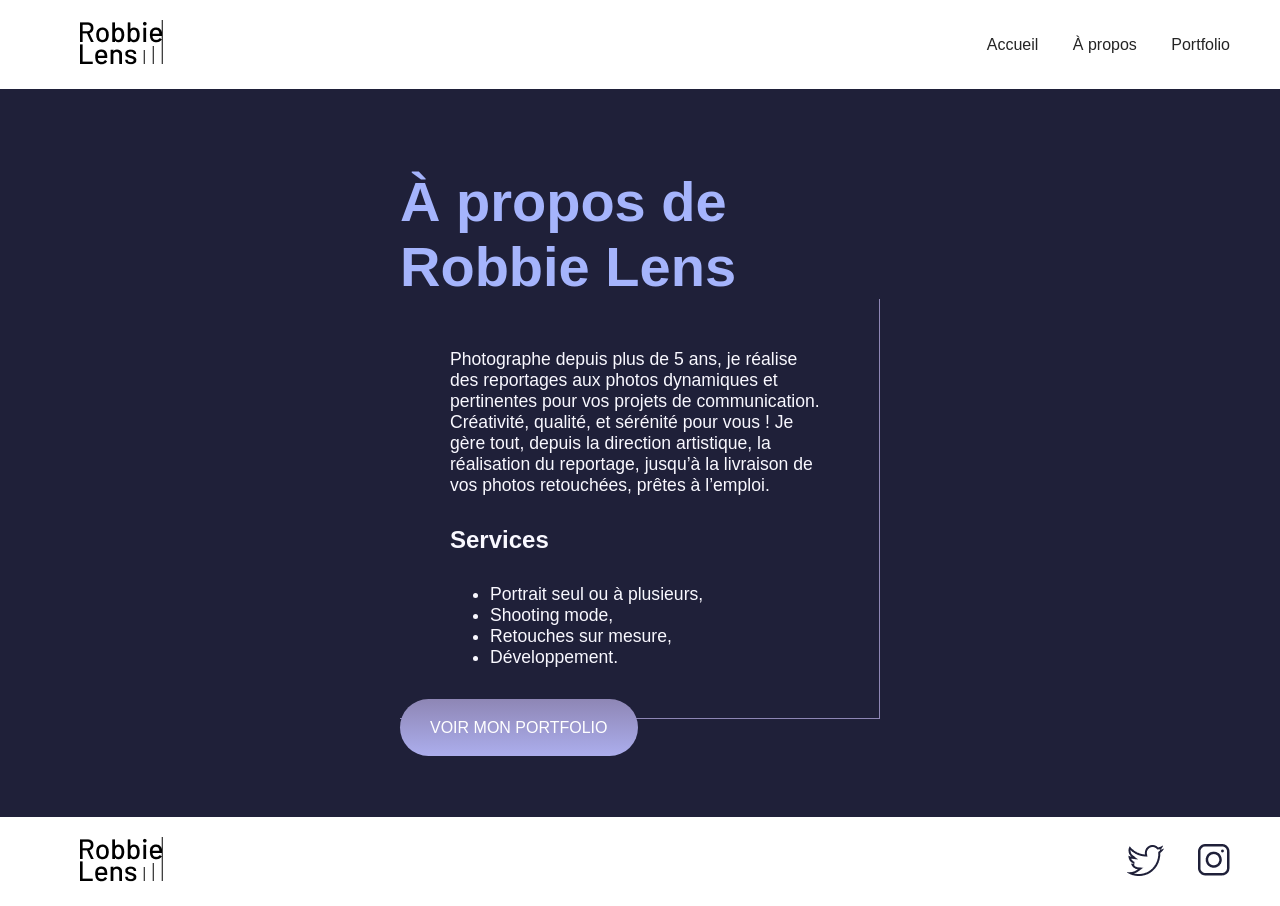
==== a-propos.html @ 83a24199 "ajout ex grid" ====
<!DOCTYPE html> 
<html lang="fr">

    <head>
        <meta charset="utf-8">
        <title>À propos – Robbie Lens Photographie</title>
        <link rel="stylesheet" href="style.css">
    </head>
    
    <body>
        <header>
            <nav>
                <a href="index.html"><img src="../images/logo.png" alt="logo robbie-lens">
                </a>
                <div>
                     <a href="../index.html">Accueil</a>
                     <a href="a-propos.html">À propos</a>
                     <a href="portfolio.html">Portfolio</a>
                </div>
            </nav>
        </header>
        <main class="a-propos-main">
            <section>
            <h1>À propos de Robbie Lens</h1>
           
            <div class="carre-contenu">
                <p>Photographe depuis plus de 5 ans, je réalise des reportages aux photos dynamiques et pertinentes pour vos projets de communication. 
                Créativité, qualité, et sérénité pour vous ! 
                Je gère tout, depuis la direction artistique, la réalisation du reportage, jusqu’à la livraison de vos photos retouchées, prêtes à l’emploi.
                </p> 
            <h2> Services</h2>
                <ul>
                    <li>Portrait seul ou à plusieurs,</li>
                    <li>Shooting mode,</li>
                    <li>Retouches sur mesure,</li>
                    <li>Développement. </li>
                </ul>
            </div>
            <div>
                <a href="" class="cta">VOIR MON PORTFOLIO</a>
            </div>
            </section>
        </main>
        <footer>
            <a href="index.html" class="lien-icone">
                <img src="images/logo.png" alt="Logo Robbie Lens" >
            </a>
            <div>
                <a target="_blank" href="https://twitter.com/" class="lien-icone">
                    <img src="images/twitter.png" alt="Logo Twitter" >
                </a>
                <a target="_blank" href="https://www.instagram.com/" class="lien-icone">
                    <img src="images/instagram.png" alt="Logo Instagram" >
                </a>
            </div>
        </footer>
    </body>
</html>
---- style.css ----
* {
  margin: 0;
}

body {
  font-family: 'Manrope', sans-serif;
  font-size: 1em;
  background-color: #1f2039;
}

a {
  color: #242424;
  text-decoration: none;
}

em {
  color: #a5b4fc;
  font-style: normal;
}

h1 {
  font-size: 3.5em;
  color: #a5b4fc;
  font-family: 'Montserrat', sans-serif;
}

h2 {
  color: #f9f8ff;
}

p,
li {
  font-size: 1.1em;
  color: #f9f8ff;
}

header,
footer {
  background-color: white;
  padding: 20px 50px;
}

.cta {
  background: linear-gradient(#8e86b5, #acaeed);
  color: white;
  border-radius: 50px;
  padding: 20px 30px;
}

a:hover {
  text-decoration: underline;
}

.cta:hover {
  background: linear-gradient(#696484, #8788ba);
  text-decoration: none;

}
.lien-icone{
    margin-left: 30px;
}
.lien-icone:hover {
  opacity: 0.5;
}

.carre-contenu {
  border-right: 1px solid #8e86b5;
  border-bottom: 1px solid #8e86b5;
  padding: 50px;
}

.carre-contenu h2 {
  margin-top: 30px;
}

.carre-contenu ul {
  margin-top: 30px;
}

section {
  padding: 80px;
}

.a-propos-main {
  width: 50%;
  margin: auto;
}
footer, nav {
  display: flex;
  flex-direction: row;
  justify-content: space-between;
  align-items: center;
}
.accueil-intro
{
  display: flex;
  flex-direction: row;
  align-items: center;
  width: 50%;
  margin: auto; 
}
nav a {
  margin-left: 30px;
}
.accueil-photos div
{
 display: flex;
 flex-direction: row;
 justify-content: center;
 gap: 15px;
 margin-bottom: 15 px;
}
.accueil-photos h2 {
  color: #242424;
  text-align: center;
  margin-bottom: 80px;
}
.accueil-photos {
  background-color: white;
  padding: 80px;
}
.portfolio-section-photos {
  background-color: white;
}

.portfolio-section-photos h2 {
  color: #242424;
  margin-bottom: 80px;
}

.grid-paysages img,
.grid-portraits img {
  width: 100%;
  height: 100%;
  /* Même si vous ne connaissez pas cette propriété, vous en aurez besoin pour permettre aux images de respecter les dimensions de la grid CSS */
  object-fit: cover;
}
.grid-paysages {
  display: grid;
  grid-template-columns: 1fr 1fr 1fr;
  grid-template-rows: 1fr 1fr 1fr;
  gap: 15px;
}
.grid-portraits {
  display: grid;
  grid-template-columns: 1fr 1fr 1fr;
  grid-template-rows: 1fr 1fr;
  gap: 15px;
}
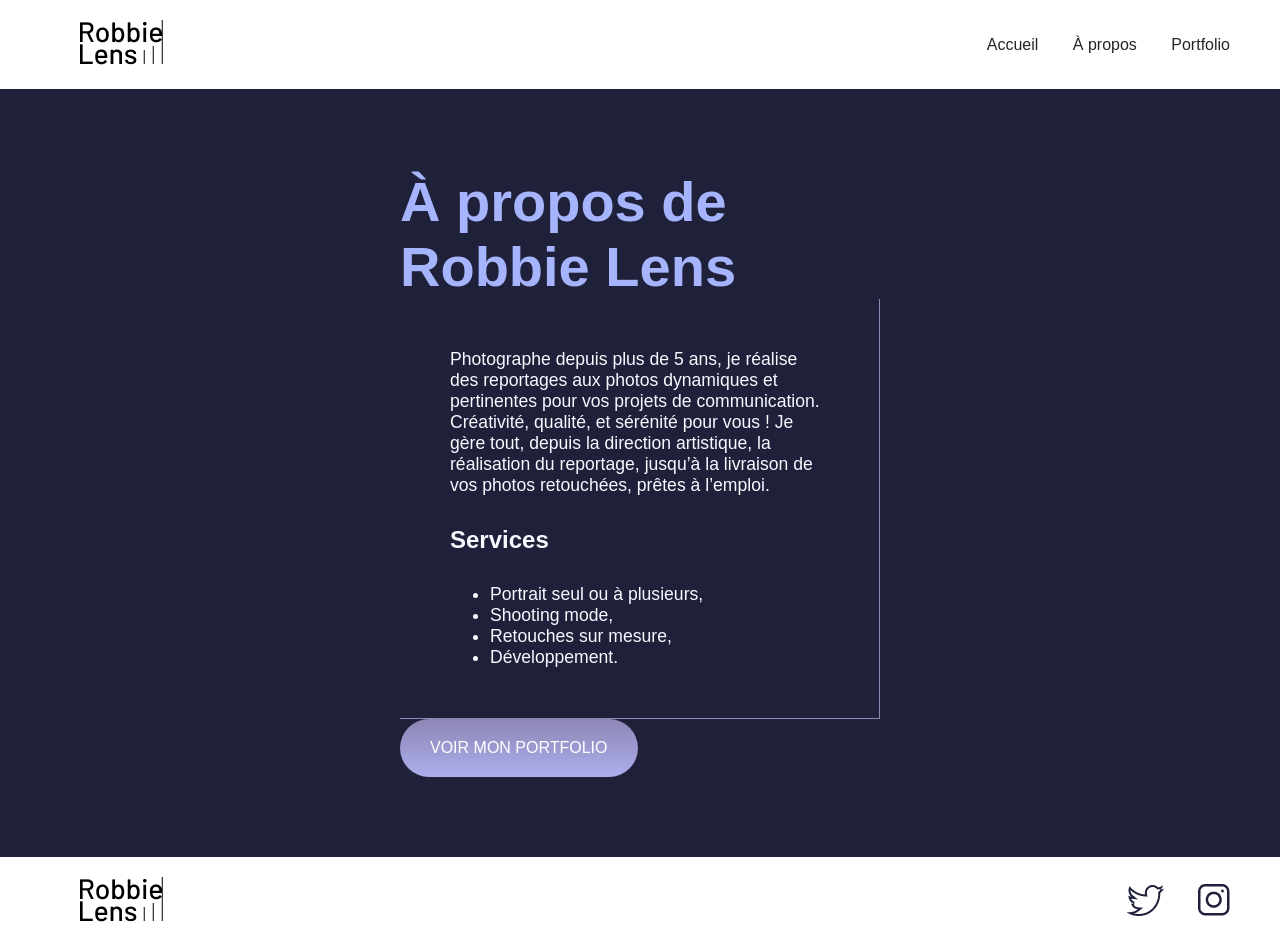
==== commit e2f57f6b: "exercice couche" ====
--- a/a-propos.html
+++ b/a-propos.html
@@ -10,10 +10,10 @@
     <body>
         <header>
             <nav>
-                <a href="index.html"><img src="../images/logo.png" alt="logo robbie-lens">
+                <a href="index.html"><img src="images/logo.png" alt="logo robbie-lens">
                 </a>
                 <div>
-                     <a href="../index.html">Accueil</a>
+                     <a href="index.html">Accueil</a>
                      <a href="a-propos.html">À propos</a>
                      <a href="portfolio.html">Portfolio</a>
                 </div>
@@ -37,7 +37,7 @@
                 </ul>
             </div>
             <div>
-                <a href="" class="cta">VOIR MON PORTFOLIO</a>
+                <a href="portfolio.html" class="cta">VOIR MON PORTFOLIO</a>
             </div>
             </section>
         </main>
--- a/style.css
+++ b/style.css
@@ -1,149 +1,212 @@
+/* Sélecteur universel : s'applique à tous les éléments HTML */
 * {
-  margin: 0;
-}
-
+  margin: 0; /* Supprime toutes les marges par défaut pour avoir un point de départ uniforme */
+}
+
+/* Styles globaux pour le corps de la page */
 body {
-  font-family: 'Manrope', sans-serif;
-  font-size: 1em;
-  background-color: #1f2039;
-}
-
+  font-family: 'Manrope', sans-serif; /* Définit la police de caractère principale */
+  font-size: 1em; /* Taille de police de base */
+  background-color: #1f2039; /* Couleur de fond de la page */
+}
+
+/* Style pour tous les liens */
 a {
-  color: #242424;
-  text-decoration: none;
-}
-
+  color: #242424; /* Couleur du texte des liens */
+  text-decoration: none; /* Supprime le soulignement par défaut des liens */
+}
+
+/* Style pour les éléments <em> (emphase) */
 em {
-  color: #a5b4fc;
-  font-style: normal;
-}
-
+  color: #a5b4fc; /* Couleur différente pour faire ressortir */
+  font-style: normal; /* Annule l'italique par défaut */
+}
+
+/* Style pour le titre principal */
 h1 {
-  font-size: 3.5em;
-  color: #a5b4fc;
-  font-family: 'Montserrat', sans-serif;
-}
-
+  font-size: 3.5em; /* Taille très grande pour le titre */
+  color: #a5b4fc; /* Couleur du texte du titre */
+  font-family: 'Montserrat', sans-serif; /* Police spécifique pour le titre */
+}
+
+/* Style pour le titre secondaire */
 h2 {
-  color: #f9f8ff;
-}
-
+  color: #f9f8ff; /* Couleur claire pour se détacher du fond sombre */
+}
+
+/* Style pour les paragraphes et les listes */
 p,
 li {
-  font-size: 1.1em;
-  color: #f9f8ff;
-}
-
+  font-size: 1.1em; /* Taille légèrement plus grande que la normale */
+  color: #f9f8ff; /* Couleur claire pour le texte */
+}
+
+/* Styles pour l'en-tête et le pied de page */
 header,
 footer {
-  background-color: white;
-  padding: 20px 50px;
-}
-
+  background-color: white; /* Fond blanc */
+  padding: 20px 50px; /* Espacement intérieur (haut/bas 20px, gauche/droite 50px) */
+}
+
+/* Style pour un bouton ou appel à l'action */
 .cta {
-  background: linear-gradient(#8e86b5, #acaeed);
-  color: white;
-  border-radius: 50px;
-  padding: 20px 30px;
-}
-
+  display: inline-block; /* Affichage en ligne avec possibilité de définir largeur/hauteur */
+  background: linear-gradient(#8e86b5, #acaeed); /* Dégradé du violet clair au violet foncé */
+  color: white; /* Texte blanc */
+  border-radius: 50px; /* Coins arrondis */
+  padding: 20px 30px; /* Espacement intérieur du bouton */
+}
+
+/* Effet au survol des liens */
 a:hover {
-  text-decoration: underline;
-}
-
+  text-decoration: underline; /* Soulignement quand on survole */
+}
+
+/* Effet au survol du bouton .cta */
 .cta:hover {
-  background: linear-gradient(#696484, #8788ba);
-  text-decoration: none;
-
-}
+  background: linear-gradient(#696484, #8788ba); /* Dégradé plus foncé */
+  text-decoration: none; /* Supprime le soulignement éventuel */
+}
+
+/* Classe pour des icônes avec lien */
 .lien-icone{
-    margin-left: 30px;
-}
+    margin-left: 30px; /* Décalage à gauche pour espacer les icônes */
+}
+
+/* Effet au survol des icônes */
 .lien-icone:hover {
-  opacity: 0.5;
-}
-
+  opacity: 0.5; /* Devient semi-transparent */
+}
+
+/* Conteneur de contenu carré */
 .carre-contenu {
-  border-right: 1px solid #8e86b5;
-  border-bottom: 1px solid #8e86b5;
-  padding: 50px;
-}
-
+  border-right: 1px solid #8e86b5; /* Bord droit violet */
+  border-bottom: 1px solid #8e86b5; /* Bord inférieur violet */
+  padding: 50px; /* Espacement intérieur */
+}
+
+/* Titre dans le carré */
 .carre-contenu h2 {
-  margin-top: 30px;
-}
-
+  margin-top: 30px; /* Espace au-dessus du titre */
+}
+
+/* Liste dans le carré */
 .carre-contenu ul {
-  margin-top: 30px;
-}
-
+  margin-top: 30px; /* Espace au-dessus de la liste */
+}
+
+/* Section générale */
 section {
-  padding: 80px;
-}
-
+  padding: 80px; /* Espacement intérieur important pour aérer */
+}
+
+/* Partie "À propos" centrée */
 .a-propos-main {
-  width: 50%;
-  margin: auto;
-}
+  width: 50%; /* Largeur de 50% du parent */
+  margin: auto; /* Centré horizontalement */
+}
+
+/* Pied de page et navigation en flexbox */
 footer, nav {
-  display: flex;
-  flex-direction: row;
-  justify-content: space-between;
-  align-items: center;
-}
-.accueil-intro
-{
-  display: flex;
-  flex-direction: row;
-  align-items: center;
-  width: 50%;
-  margin: auto; 
-}
+  display: flex; /* Utilisation de flexbox */
+  flex-direction: row; /* Alignement horizontal */
+  justify-content: space-between; /* Espace entre les éléments */
+  align-items: center; /* Alignement vertical centré */
+}
+
+/* Introduction sur la page d'accueil */
+.accueil-intro {
+  display: flex; /* Flexbox */
+  flex-direction: row; /* Alignement horizontal */
+  align-items: center; /* Centré verticalement */
+  width: 50%; /* Largeur de 50% */
+  margin: auto; /* Centré horizontalement */
+}
+
+/* Espacement des liens dans le nav */
 nav a {
-  margin-left: 30px;
-}
-.accueil-photos div
-{
- display: flex;
- flex-direction: row;
- justify-content: center;
- gap: 15px;
- margin-bottom: 15 px;
-}
+  margin-left: 30px; /* Décalage à gauche pour espacer les liens */
+}
+
+/* Conteneur pour les photos de l'accueil */
+.accueil-photos div {
+ display: flex; /* Flexbox */
+ flex-direction: row; /* Ligne */
+ justify-content: center; /* Centre horizontalement */
+ gap: 15px; /* Espace entre les images */
+ margin-bottom: 15 px; /* Marge en bas (attention, il y a un petit bug : 'px' avec espace) */
+ padding: 6px; /* Padding autour */
+}
+
+/* Titre de la section photos */
 .accueil-photos h2 {
-  color: #242424;
-  text-align: center;
-  margin-bottom: 80px;
-}
+  color: #242424; /* Couleur sombre */
+  text-align: center; /* Centré horizontalement */
+  margin-bottom: 80px; /* Marge sous le titre */
+}
+
+/* Section photos avec fond blanc */
 .accueil-photos {
-  background-color: white;
-  padding: 80px;
-}
+  background-color: white; /* Fond blanc */
+  padding: 80px; /* Espacement intérieur */
+}
+
+/* Section portfolio */
 .portfolio-section-photos {
-  background-color: white;
-}
-
+  background-color: white; /* Fond blanc */
+}
+
+/* Titre portfolio */
 .portfolio-section-photos h2 {
-  color: #242424;
-  margin-bottom: 80px;
-}
-
+  color: #242424; /* Couleur sombre */
+  margin-bottom: 80px; /* Marge sous le titre */
+}
+
+/* Grille pour paysages */
+.grid-paysages {
+  display: grid; /* Utilisation de CSS Grid */
+  grid-template-columns: 1fr 1fr 1fr; /* 3 colonnes égales */
+  grid-template-rows: 300px 300px 300px; /* 3 lignes de 300px */
+  gap: 15px; /* Espace entre les cases */
+}
+
+/* Grille pour portraits */
+.grid-portraits {
+  display: grid;
+  grid-template-columns: 1fr 1fr 1fr; /* 3 colonnes */
+  grid-template-rows: 300px 300px; /* 2 lignes de 300px */
+  gap: 15px;
+}
+
+/* Images dans les grilles */
 .grid-paysages img,
 .grid-portraits img {
-  width: 100%;
-  height: 100%;
-  /* Même si vous ne connaissez pas cette propriété, vous en aurez besoin pour permettre aux images de respecter les dimensions de la grid CSS */
-  object-fit: cover;
-}
-.grid-paysages {
-  display: grid;
-  grid-template-columns: 1fr 1fr 1fr;
-  grid-template-rows: 1fr 1fr 1fr;
-  gap: 15px;
-}
-.grid-portraits {
-  display: grid;
-  grid-template-columns: 1fr 1fr 1fr;
-  grid-template-rows: 1fr 1fr;
-  gap: 15px;
+  width: 100%; /* Largeur totale de la case */
+  height: 100%; /* Hauteur totale de la case */
+  object-fit: cover; /* Remplit la case sans déformer l'image */
+}
+
+/* Conteneur pour chaque photo avec lien */
+.lien-conteneur-photo {
+  position: relative; /* Pour positionner les éléments à l'intérieur de façon absolue */
+}
+
+/* Couche qui apparaît au survol */
+.photo-hover {
+  display: flex; /* Flexbox */
+  justify-content: center; /* Centre horizontalement */
+  align-items: center; /* Centre verticalement */
+  position: absolute; /* Position absolue par rapport au parent */
+  top: 0%; /* En haut */
+  left:0%; /* À gauche */
+  right: 0%;
+  bottom: 0%; 
+  color: white; /* Texte blanc */
+  background-color: rgba(0,0,0,0.7); /* Fond noir semi-transparent */
+  display: none; /* Initialement invisible */
+}
+
+/* Au survol du conteneur photo, la couche devient visible */
+.lien-conteneur-photo:hover .photo-hover {
+  display : flex;
 }
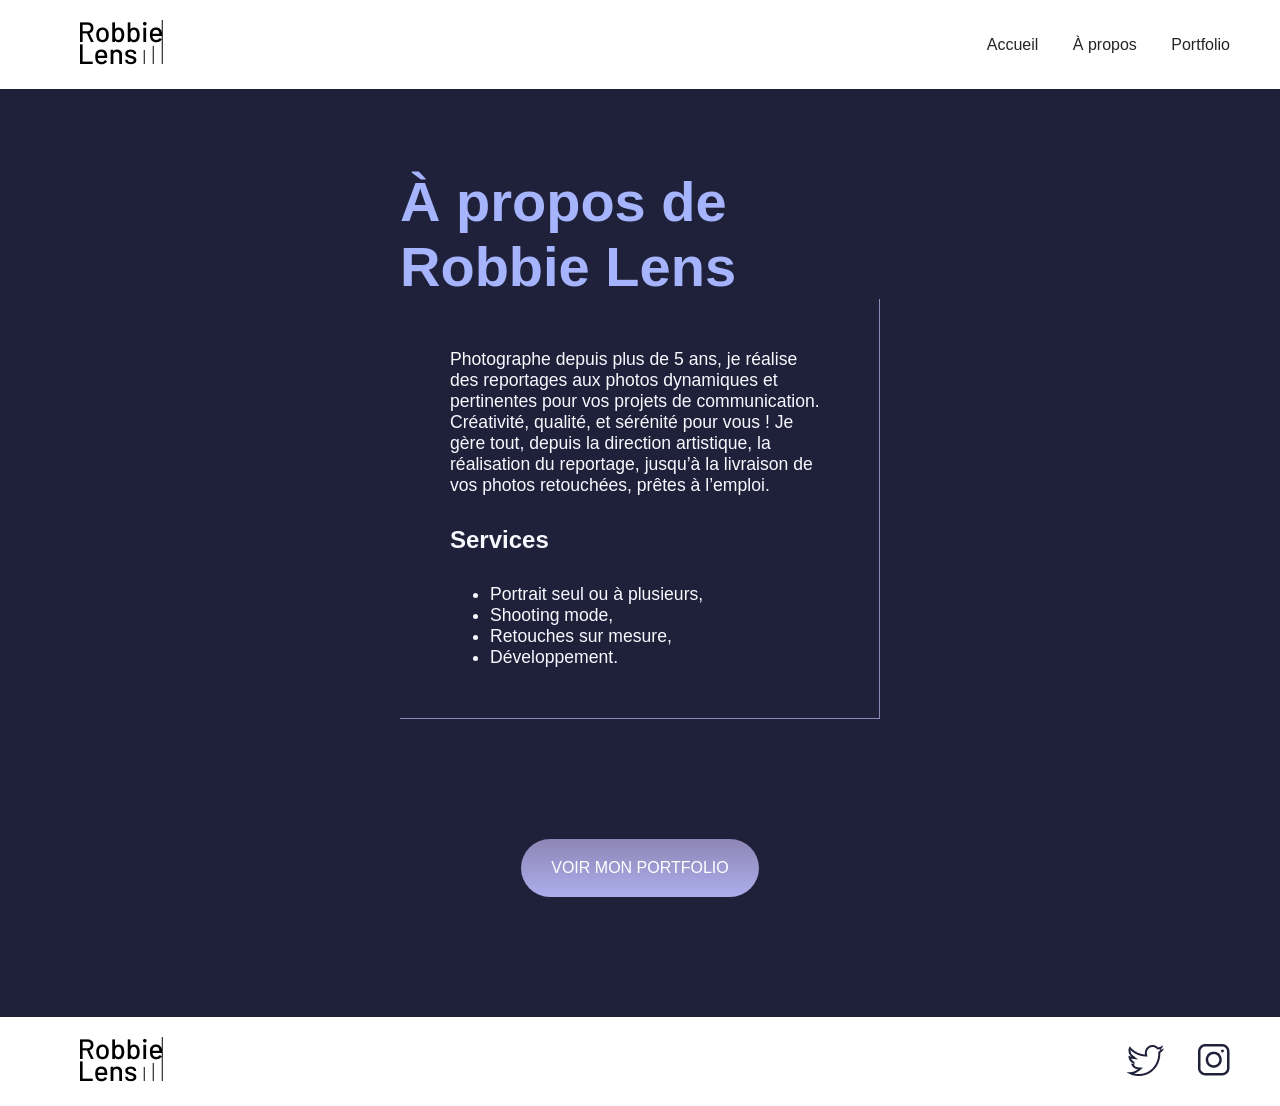
==== commit e30c9307: "modif exo" ====
--- a/a-propos.html
+++ b/a-propos.html
@@ -21,6 +21,7 @@
         </header>
         <main class="a-propos-main">
             <section>
+                
             <h1>À propos de Robbie Lens</h1>
            
             <div class="carre-contenu">
--- a/style.css
+++ b/style.css
@@ -55,6 +55,7 @@
   color: white; /* Texte blanc */
   border-radius: 50px; /* Coins arrondis */
   padding: 20px 30px; /* Espacement intérieur du bouton */
+  margin: 40px;
 }
 
 /* Effet au survol des liens */
@@ -82,7 +83,8 @@
 .carre-contenu {
   border-right: 1px solid #8e86b5; /* Bord droit violet */
   border-bottom: 1px solid #8e86b5; /* Bord inférieur violet */
-  padding: 50px; /* Espacement intérieur */
+  padding: 50px;
+  margin-bottom: 80px; /* Espacement intérieur */
 }
 
 /* Titre dans le carré */
@@ -93,6 +95,9 @@
 /* Liste dans le carré */
 .carre-contenu ul {
   margin-top: 30px; /* Espace au-dessus de la liste */
+}
+.carre-contenu + div {
+  text-align: center;
 }
 
 /* Section générale */
@@ -116,16 +121,17 @@
 
 /* Introduction sur la page d'accueil */
 .accueil-intro {
-  display: flex; /* Flexbox */
-  flex-direction: row; /* Alignement horizontal */
-  align-items: center; /* Centré verticalement */
-  width: 50%; /* Largeur de 50% */
-  margin: auto; /* Centré horizontalement */
+  display: flex;
+  flex-direction: row;
+  width: 60%;
+  align-items: flex-start;
+  margin: auto;
 }
 
 /* Espacement des liens dans le nav */
 nav a {
-  margin-left: 30px; /* Décalage à gauche pour espacer les liens */
+  margin-left: 30px;
+   /* Décalage à gauche pour espacer les liens */
 }
 
 /* Conteneur pour les photos de l'accueil */
@@ -150,6 +156,17 @@
   background-color: white; /* Fond blanc */
   padding: 80px; /* Espacement intérieur */
 }
+.accueil-introduction h1 {
+  margin-bottom: 15px;
+}
+
+.accueil-introduction p {
+  margin-bottom: 30px;
+}
+
+.accueil-introduction div {
+  padding-right: 80px;
+}
 
 /* Section portfolio */
 .portfolio-section-photos {
@@ -159,7 +176,8 @@
 /* Titre portfolio */
 .portfolio-section-photos h2 {
   color: #242424; /* Couleur sombre */
-  margin-bottom: 80px; /* Marge sous le titre */
+  margin-bottom: 30px; /* Marge sous le titre */
+  margin-top: 30px;
 }
 
 /* Grille pour paysages */
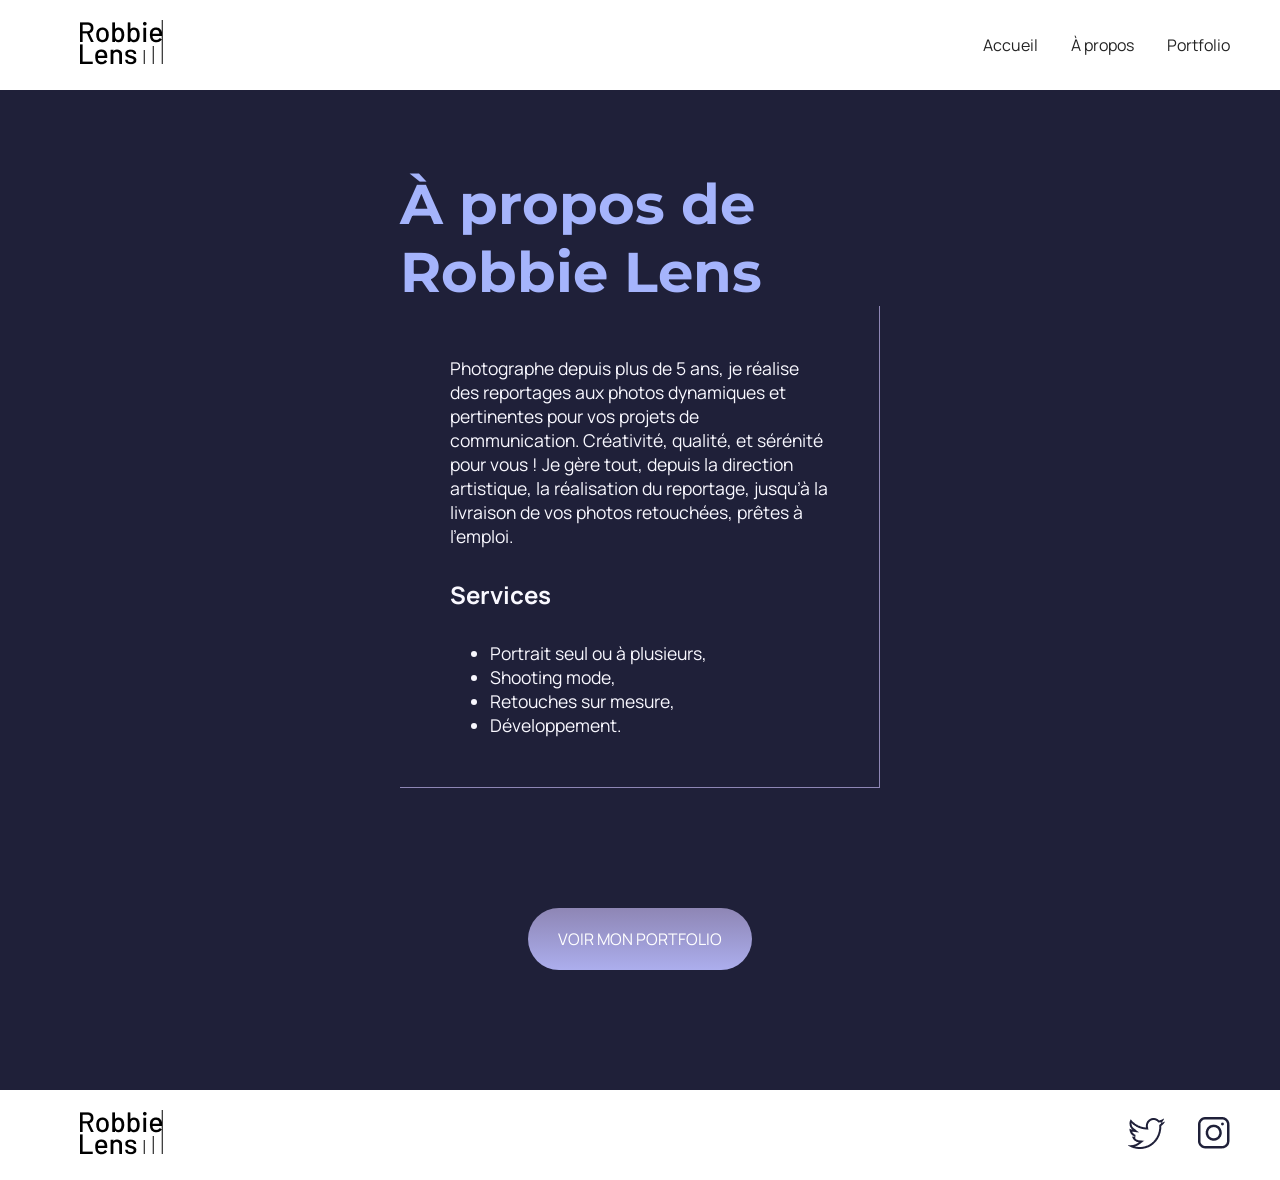
==== commit 470b0e91: "ajout base code ex tableau" ====
--- a/a-propos.html
+++ b/a-propos.html
@@ -5,6 +5,10 @@
         <meta charset="utf-8">
         <title>À propos – Robbie Lens Photographie</title>
         <link rel="stylesheet" href="style.css">
+        <link href="style/a-propos.css" rel="stylesheet" >
+        <link rel="preconnect" href="https://fonts.googleapis.com">
+        <link rel="preconnect" href="https://fonts.gstatic.com" crossorigin>
+        <link href="https://fonts.googleapis.com/css2?family=Manrope&family=Montserrat&display=swap" rel="stylesheet">
     </head>
     
     <body>
--- a/style.css
+++ b/style.css
@@ -78,39 +78,9 @@
 .lien-icone:hover {
   opacity: 0.5; /* Devient semi-transparent */
 }
-
-/* Conteneur de contenu carré */
-.carre-contenu {
-  border-right: 1px solid #8e86b5; /* Bord droit violet */
-  border-bottom: 1px solid #8e86b5; /* Bord inférieur violet */
-  padding: 50px;
-  margin-bottom: 80px; /* Espacement intérieur */
+section {
+  padding: 80px;
 }
-
-/* Titre dans le carré */
-.carre-contenu h2 {
-  margin-top: 30px; /* Espace au-dessus du titre */
-}
-
-/* Liste dans le carré */
-.carre-contenu ul {
-  margin-top: 30px; /* Espace au-dessus de la liste */
-}
-.carre-contenu + div {
-  text-align: center;
-}
-
-/* Section générale */
-section {
-  padding: 80px; /* Espacement intérieur important pour aérer */
-}
-
-/* Partie "À propos" centrée */
-.a-propos-main {
-  width: 50%; /* Largeur de 50% du parent */
-  margin: auto; /* Centré horizontalement */
-}
-
 /* Pied de page et navigation en flexbox */
 footer, nav {
   display: flex; /* Utilisation de flexbox */
@@ -118,113 +88,8 @@
   justify-content: space-between; /* Espace entre les éléments */
   align-items: center; /* Alignement vertical centré */
 }
-
-/* Introduction sur la page d'accueil */
-.accueil-intro {
-  display: flex;
-  flex-direction: row;
-  width: 60%;
-  align-items: flex-start;
-  margin: auto;
-}
-
 /* Espacement des liens dans le nav */
 nav a {
   margin-left: 30px;
    /* Décalage à gauche pour espacer les liens */
-}
-
-/* Conteneur pour les photos de l'accueil */
-.accueil-photos div {
- display: flex; /* Flexbox */
- flex-direction: row; /* Ligne */
- justify-content: center; /* Centre horizontalement */
- gap: 15px; /* Espace entre les images */
- margin-bottom: 15 px; /* Marge en bas (attention, il y a un petit bug : 'px' avec espace) */
- padding: 6px; /* Padding autour */
-}
-
-/* Titre de la section photos */
-.accueil-photos h2 {
-  color: #242424; /* Couleur sombre */
-  text-align: center; /* Centré horizontalement */
-  margin-bottom: 80px; /* Marge sous le titre */
-}
-
-/* Section photos avec fond blanc */
-.accueil-photos {
-  background-color: white; /* Fond blanc */
-  padding: 80px; /* Espacement intérieur */
-}
-.accueil-introduction h1 {
-  margin-bottom: 15px;
-}
-
-.accueil-introduction p {
-  margin-bottom: 30px;
-}
-
-.accueil-introduction div {
-  padding-right: 80px;
-}
-
-/* Section portfolio */
-.portfolio-section-photos {
-  background-color: white; /* Fond blanc */
-}
-
-/* Titre portfolio */
-.portfolio-section-photos h2 {
-  color: #242424; /* Couleur sombre */
-  margin-bottom: 30px; /* Marge sous le titre */
-  margin-top: 30px;
-}
-
-/* Grille pour paysages */
-.grid-paysages {
-  display: grid; /* Utilisation de CSS Grid */
-  grid-template-columns: 1fr 1fr 1fr; /* 3 colonnes égales */
-  grid-template-rows: 300px 300px 300px; /* 3 lignes de 300px */
-  gap: 15px; /* Espace entre les cases */
-}
-
-/* Grille pour portraits */
-.grid-portraits {
-  display: grid;
-  grid-template-columns: 1fr 1fr 1fr; /* 3 colonnes */
-  grid-template-rows: 300px 300px; /* 2 lignes de 300px */
-  gap: 15px;
-}
-
-/* Images dans les grilles */
-.grid-paysages img,
-.grid-portraits img {
-  width: 100%; /* Largeur totale de la case */
-  height: 100%; /* Hauteur totale de la case */
-  object-fit: cover; /* Remplit la case sans déformer l'image */
-}
-
-/* Conteneur pour chaque photo avec lien */
-.lien-conteneur-photo {
-  position: relative; /* Pour positionner les éléments à l'intérieur de façon absolue */
-}
-
-/* Couche qui apparaît au survol */
-.photo-hover {
-  display: flex; /* Flexbox */
-  justify-content: center; /* Centre horizontalement */
-  align-items: center; /* Centre verticalement */
-  position: absolute; /* Position absolue par rapport au parent */
-  top: 0%; /* En haut */
-  left:0%; /* À gauche */
-  right: 0%;
-  bottom: 0%; 
-  color: white; /* Texte blanc */
-  background-color: rgba(0,0,0,0.7); /* Fond noir semi-transparent */
-  display: none; /* Initialement invisible */
-}
-
-/* Au survol du conteneur photo, la couche devient visible */
-.lien-conteneur-photo:hover .photo-hover {
-  display : flex;
 }
--- a/style/a-propos.css
+++ b/style/a-propos.css
@@ -0,0 +1,23 @@
+.carre-contenu {
+    border-right: 1px solid #8e86b5;
+    border-bottom: 1px solid #8e86b5;
+    padding: 50px;
+    margin-bottom: 80px;
+  }
+  
+  .carre-contenu h2 {
+    margin-top: 30px;
+  }
+  
+  .carre-contenu ul {
+    margin-top: 30px;
+  }
+  
+  .carre-contenu + div {
+    text-align: center;
+  }
+  
+  .a-propos-main {
+    width: 50%;
+    margin: auto;
+  }
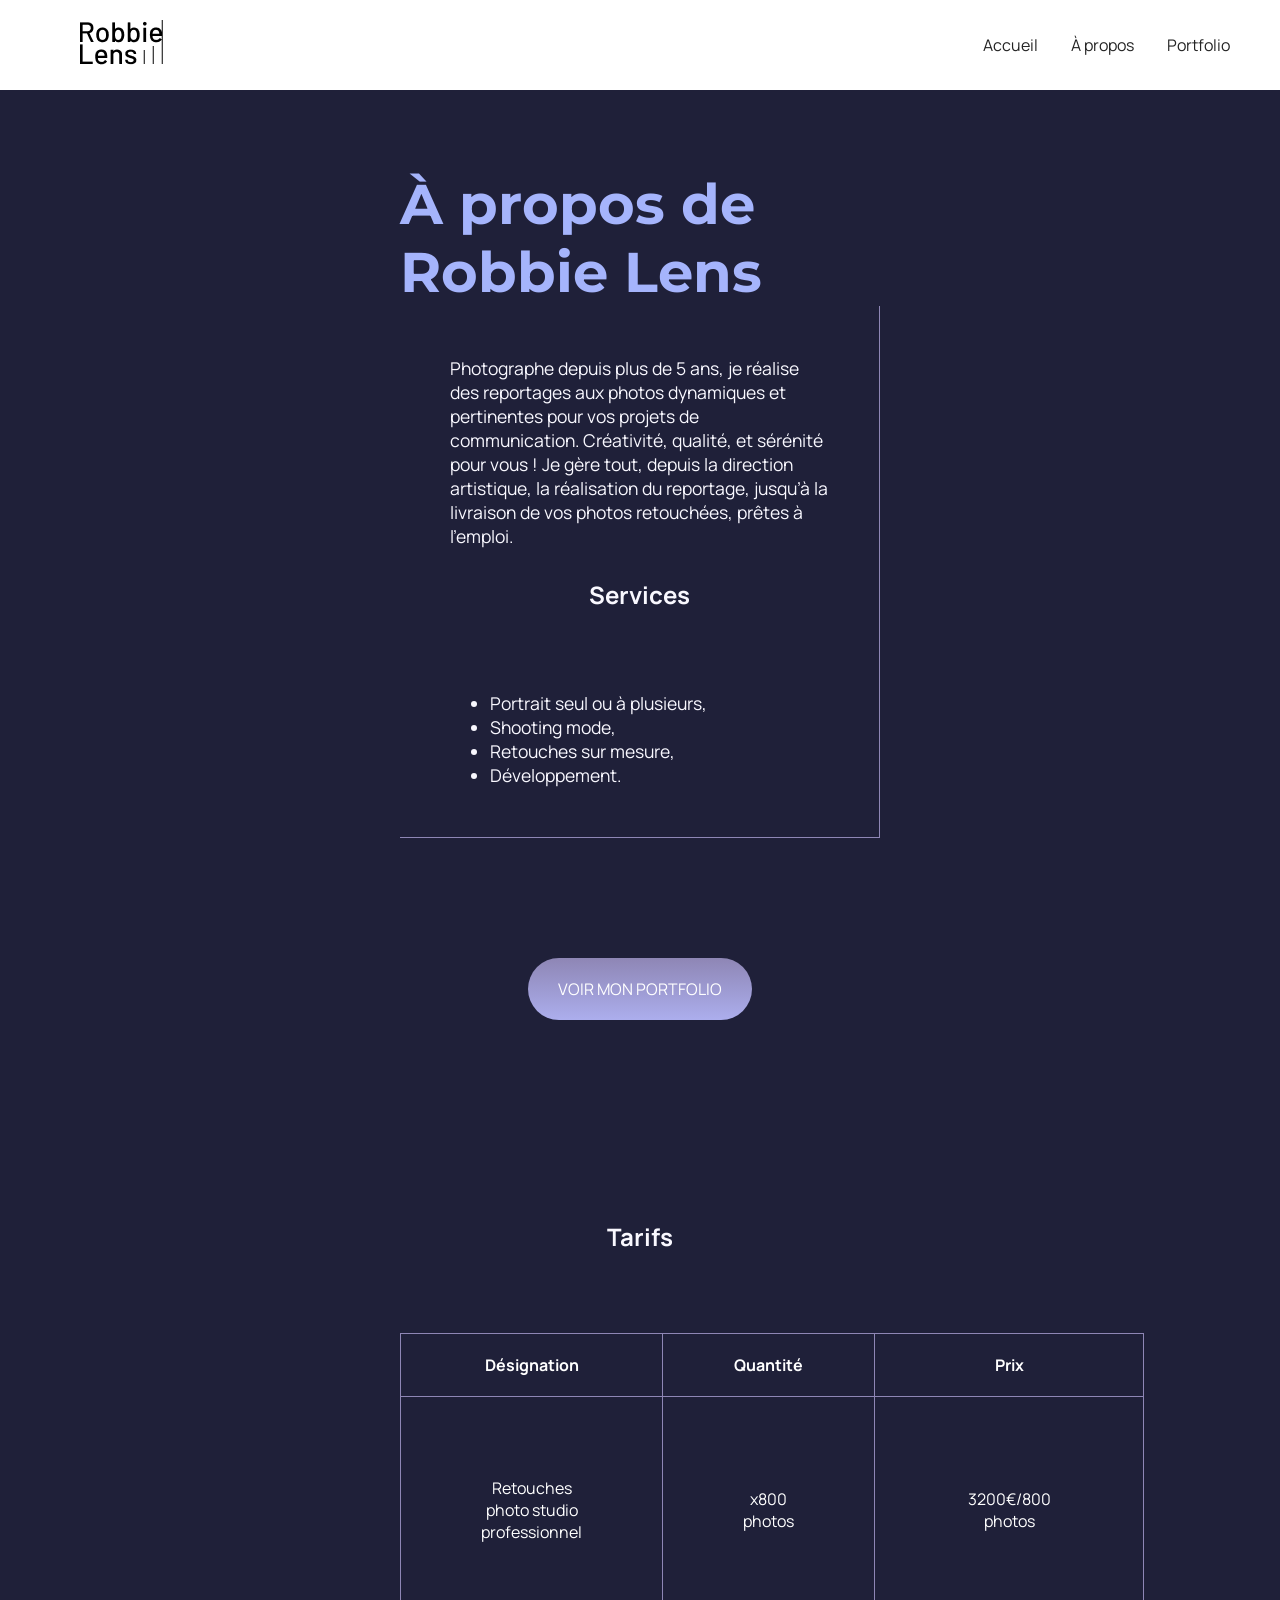
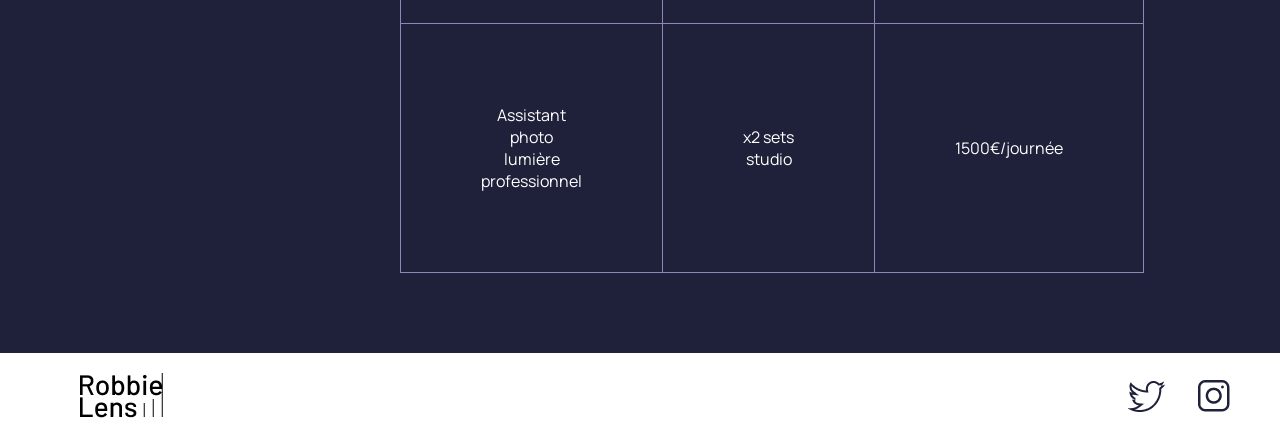
==== commit de62130c: "creation tableau" ====
--- a/a-propos.html
+++ b/a-propos.html
@@ -4,7 +4,7 @@
     <head>
         <meta charset="utf-8">
         <title>À propos – Robbie Lens Photographie</title>
-        <link rel="stylesheet" href="style.css">
+        <link rel="stylesheet" href="style/style.css">
         <link href="style/a-propos.css" rel="stylesheet" >
         <link rel="preconnect" href="https://fonts.googleapis.com">
         <link rel="preconnect" href="https://fonts.gstatic.com" crossorigin>
@@ -26,24 +26,48 @@
         <main class="a-propos-main">
             <section>
                 
-            <h1>À propos de Robbie Lens</h1>
+                <h1>À propos de Robbie Lens</h1>
            
-            <div class="carre-contenu">
-                <p>Photographe depuis plus de 5 ans, je réalise des reportages aux photos dynamiques et pertinentes pour vos projets de communication. 
+                <div class="carre-contenu">
+                    <p>Photographe depuis plus de 5 ans, je réalise des reportages aux photos dynamiques et pertinentes pour vos projets de communication. 
                 Créativité, qualité, et sérénité pour vous ! 
                 Je gère tout, depuis la direction artistique, la réalisation du reportage, jusqu’à la livraison de vos photos retouchées, prêtes à l’emploi.
-                </p> 
-            <h2> Services</h2>
-                <ul>
-                    <li>Portrait seul ou à plusieurs,</li>
-                    <li>Shooting mode,</li>
-                    <li>Retouches sur mesure,</li>
-                    <li>Développement. </li>
-                </ul>
-            </div>
-            <div>
-                <a href="portfolio.html" class="cta">VOIR MON PORTFOLIO</a>
-            </div>
+                 </p> 
+                <h2> Services</h2>
+                 <ul>
+                     <li>Portrait seul ou à plusieurs,</li>
+                     <li>Shooting mode,</li>
+                     <li>Retouches sur mesure,</li>
+                     <li>Développement. </li>
+                    </ul>
+                </div>
+                <div>
+                 <a href="portfolio.html" class="cta">VOIR MON PORTFOLIO</a>
+                </div>
+            </section>
+            <section>
+                <h2>Tarifs</h2>
+            <table>
+                <thead>
+                    <tr>
+                        <th>Désignation</th>
+                        <th>Quantité</th>
+                        <th>Prix</th>
+                    </tr>
+                </thead>
+                <tbody>
+                    <tr>
+                        <td>Retouches photo studio professionnel</td>
+                        <td>x800 photos</td>
+                        <td>3200€/800 photos</td>
+                    </tr>
+                    <tr>
+                        <td>Assistant photo lumière professionnel</>
+                        <td>x2 sets studio</td>
+                        <td>1500€/journée</td>
+                    </tr>
+                </tbody>
+            </table>
             </section>
         </main>
         <footer>
--- a/style/style.css
+++ b/style/style.css
@@ -0,0 +1,95 @@
+/* Sélecteur universel : s'applique à tous les éléments HTML */
+* {
+  margin: 0; /* Supprime toutes les marges par défaut pour avoir un point de départ uniforme */
+}
+
+/* Styles globaux pour le corps de la page */
+body {
+  font-family: 'Manrope', sans-serif; /* Définit la police de caractère principale */
+  font-size: 1em; /* Taille de police de base */
+  background-color: #1f2039; /* Couleur de fond de la page */
+}
+
+/* Style pour tous les liens */
+a {
+  color: #242424; /* Couleur du texte des liens */
+  text-decoration: none; /* Supprime le soulignement par défaut des liens */
+}
+
+/* Style pour les éléments <em> (emphase) */
+em {
+  color: #a5b4fc; /* Couleur différente pour faire ressortir */
+  font-style: normal; /* Annule l'italique par défaut */
+}
+
+/* Style pour le titre principal */
+h1 {
+  font-size: 3.5em; /* Taille très grande pour le titre */
+  color: #a5b4fc; /* Couleur du texte du titre */
+  font-family: 'Montserrat', sans-serif; /* Police spécifique pour le titre */
+}
+
+/* Style pour le titre secondaire */
+h2 {
+  color: #f9f8ff; /* Couleur claire pour se détacher du fond sombre */
+}
+
+/* Style pour les paragraphes et les listes */
+p,
+li {
+  font-size: 1.1em; /* Taille légèrement plus grande que la normale */
+  color: #f9f8ff; /* Couleur claire pour le texte */
+}
+
+/* Styles pour l'en-tête et le pied de page */
+header,
+footer {
+  background-color: white; /* Fond blanc */
+  padding: 20px 50px; /* Espacement intérieur (haut/bas 20px, gauche/droite 50px) */
+}
+
+/* Style pour un bouton ou appel à l'action */
+.cta {
+  display: inline-block; /* Affichage en ligne avec possibilité de définir largeur/hauteur */
+  background: linear-gradient(#8e86b5, #acaeed); /* Dégradé du violet clair au violet foncé */
+  color: white; /* Texte blanc */
+  border-radius: 50px; /* Coins arrondis */
+  padding: 20px 30px; /* Espacement intérieur du bouton */
+  margin: 40px;
+}
+
+/* Effet au survol des liens */
+a:hover {
+  text-decoration: underline; /* Soulignement quand on survole */
+}
+
+/* Effet au survol du bouton .cta */
+.cta:hover {
+  background: linear-gradient(#696484, #8788ba); /* Dégradé plus foncé */
+  text-decoration: none; /* Supprime le soulignement éventuel */
+}
+
+/* Classe pour des icônes avec lien */
+.lien-icone{
+    margin-left: 30px; /* Décalage à gauche pour espacer les icônes */
+}
+
+/* Effet au survol des icônes */
+.lien-icone:hover {
+  opacity: 0.5; /* Devient semi-transparent */
+}
+section {
+  padding: 80px;
+}
+/* Pied de page et navigation en flexbox */
+footer, nav {
+  display: flex; /* Utilisation de flexbox */
+  flex-direction: row; /* Alignement horizontal */
+  justify-content: space-between; /* Espace entre les éléments */
+  align-items: center; /* Alignement vertical centré */
+}
+/* Espacement des liens dans le nav */
+nav a {
+  margin-left: 30px;
+   /* Décalage à gauche pour espacer les liens */
+}
--- a/style/a-propos.css
+++ b/style/a-propos.css
@@ -20,4 +20,24 @@
   .a-propos-main {
     width: 50%;
     margin: auto;
+  }
+  h2 {
+    text-align: center;
+    margin-bottom: 80px;
+  }
+  table {
+    border-collapse: collapse;
+    margin: auto;
+    color: white;
+    text-align: center;
+    width: 100%;
+  }
+  td {
+    border: 1px solid #8e86b5;
+    padding: 80px;
+   
+  }
+  th {
+    border: 1px solid #8e86b5;
+    padding: 20px;
   }
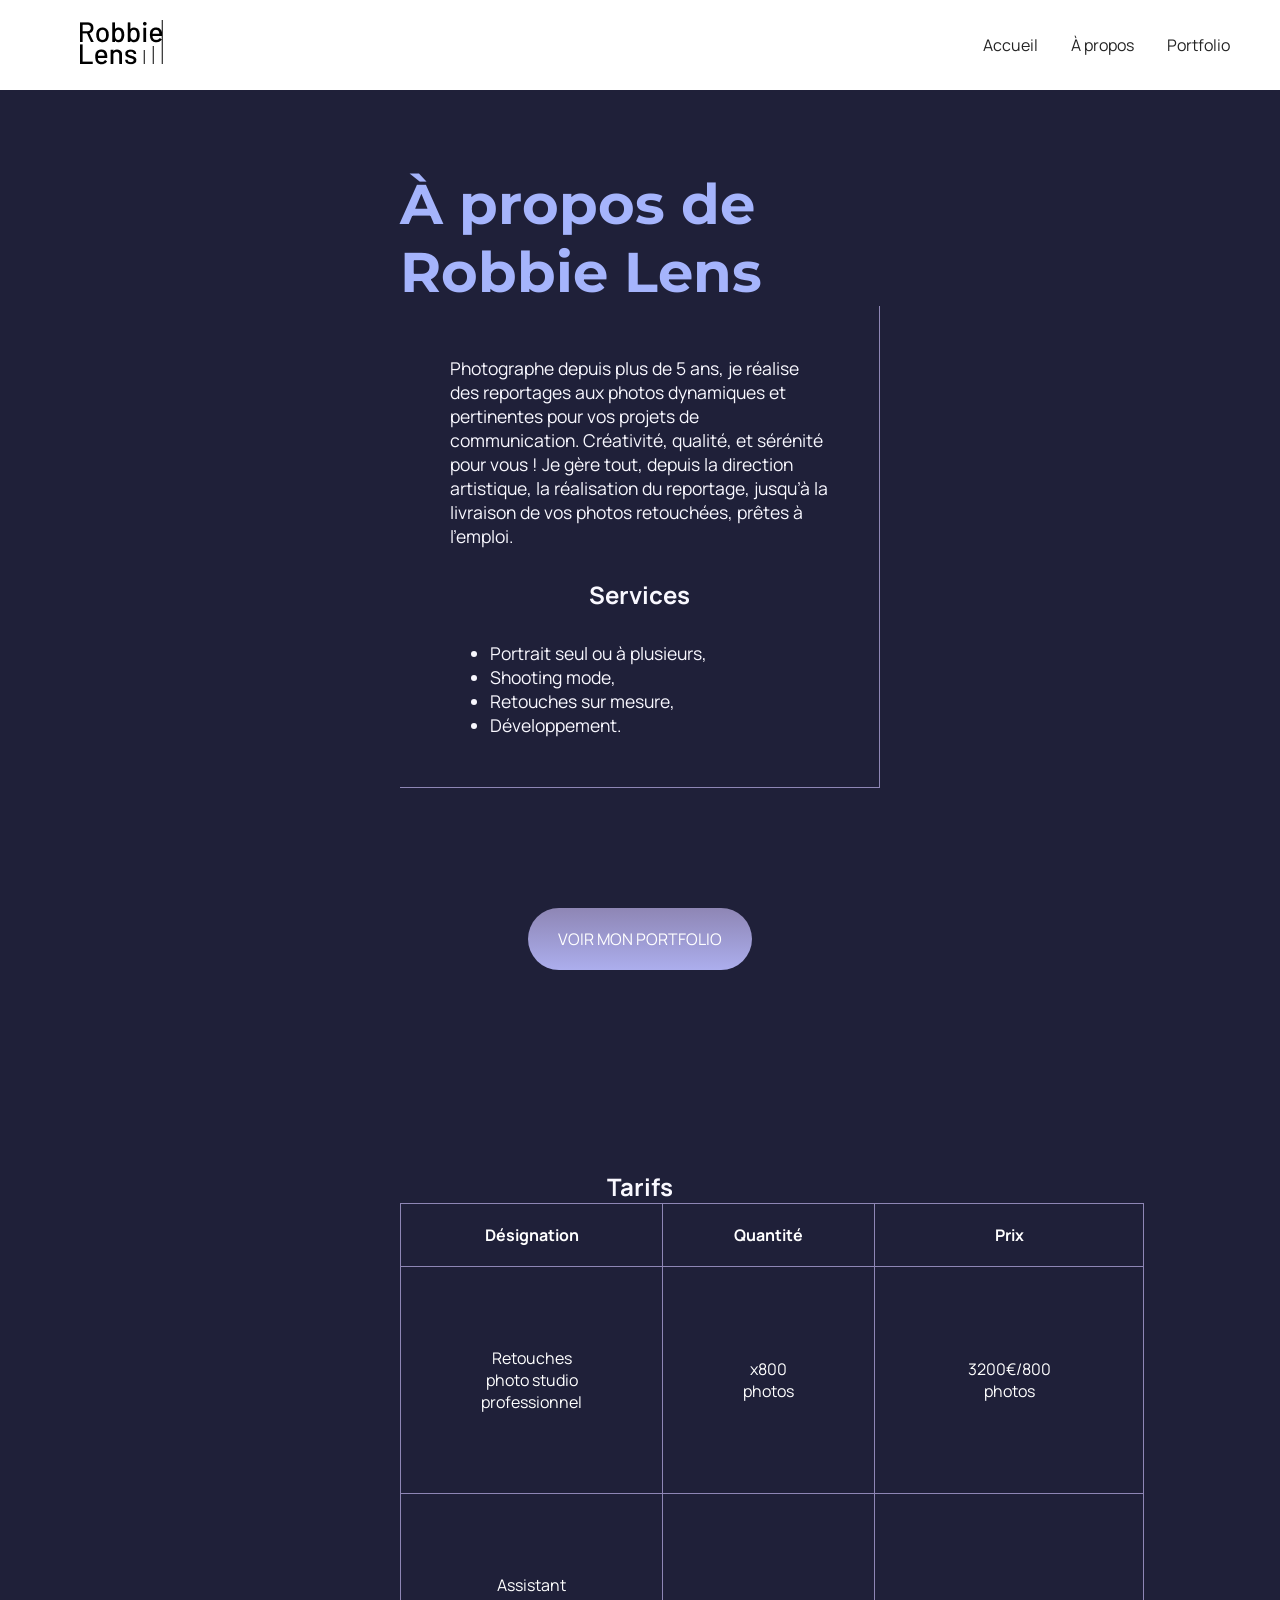
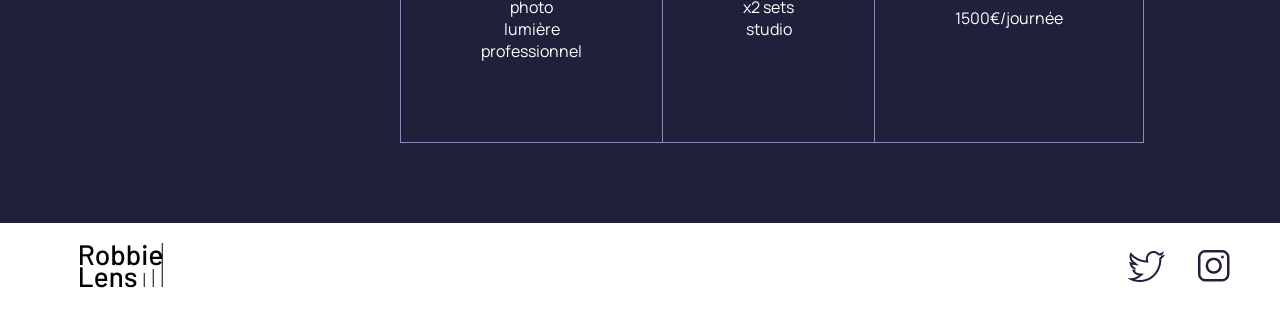
==== commit 393a03b6: "ajout exo form" ====
--- a/a-propos.html
+++ b/a-propos.html
@@ -9,6 +9,7 @@
         <link rel="preconnect" href="https://fonts.googleapis.com">
         <link rel="preconnect" href="https://fonts.gstatic.com" crossorigin>
         <link href="https://fonts.googleapis.com/css2?family=Manrope&family=Montserrat&display=swap" rel="stylesheet">
+        <meta name="viewport" content="width=device-width, initial-scale=1.0">
     </head>
     
     <body>
@@ -25,14 +26,12 @@
         </header>
         <main class="a-propos-main">
             <section>
-                
                 <h1>À propos de Robbie Lens</h1>
-           
                 <div class="carre-contenu">
-                    <p>Photographe depuis plus de 5 ans, je réalise des reportages aux photos dynamiques et pertinentes pour vos projets de communication. 
-                Créativité, qualité, et sérénité pour vous ! 
-                Je gère tout, depuis la direction artistique, la réalisation du reportage, jusqu’à la livraison de vos photos retouchées, prêtes à l’emploi.
-                 </p> 
+                <p>     Photographe depuis plus de 5 ans, je réalise des reportages aux photos dynamiques et pertinentes pour vos projets de communication. 
+                        Créativité, qualité, et sérénité pour vous ! 
+                        Je gère tout, depuis la direction artistique, la réalisation du reportage, jusqu’à la livraison de vos photos retouchées, prêtes à l’emploi.
+                </p> 
                 <h2> Services</h2>
                  <ul>
                      <li>Portrait seul ou à plusieurs,</li>
--- a/style/a-propos.css
+++ b/style/a-propos.css
@@ -23,7 +23,7 @@
   }
   h2 {
     text-align: center;
-    margin-bottom: 80px;
+    margin-bottom: 0px;
   }
   table {
     border-collapse: collapse;
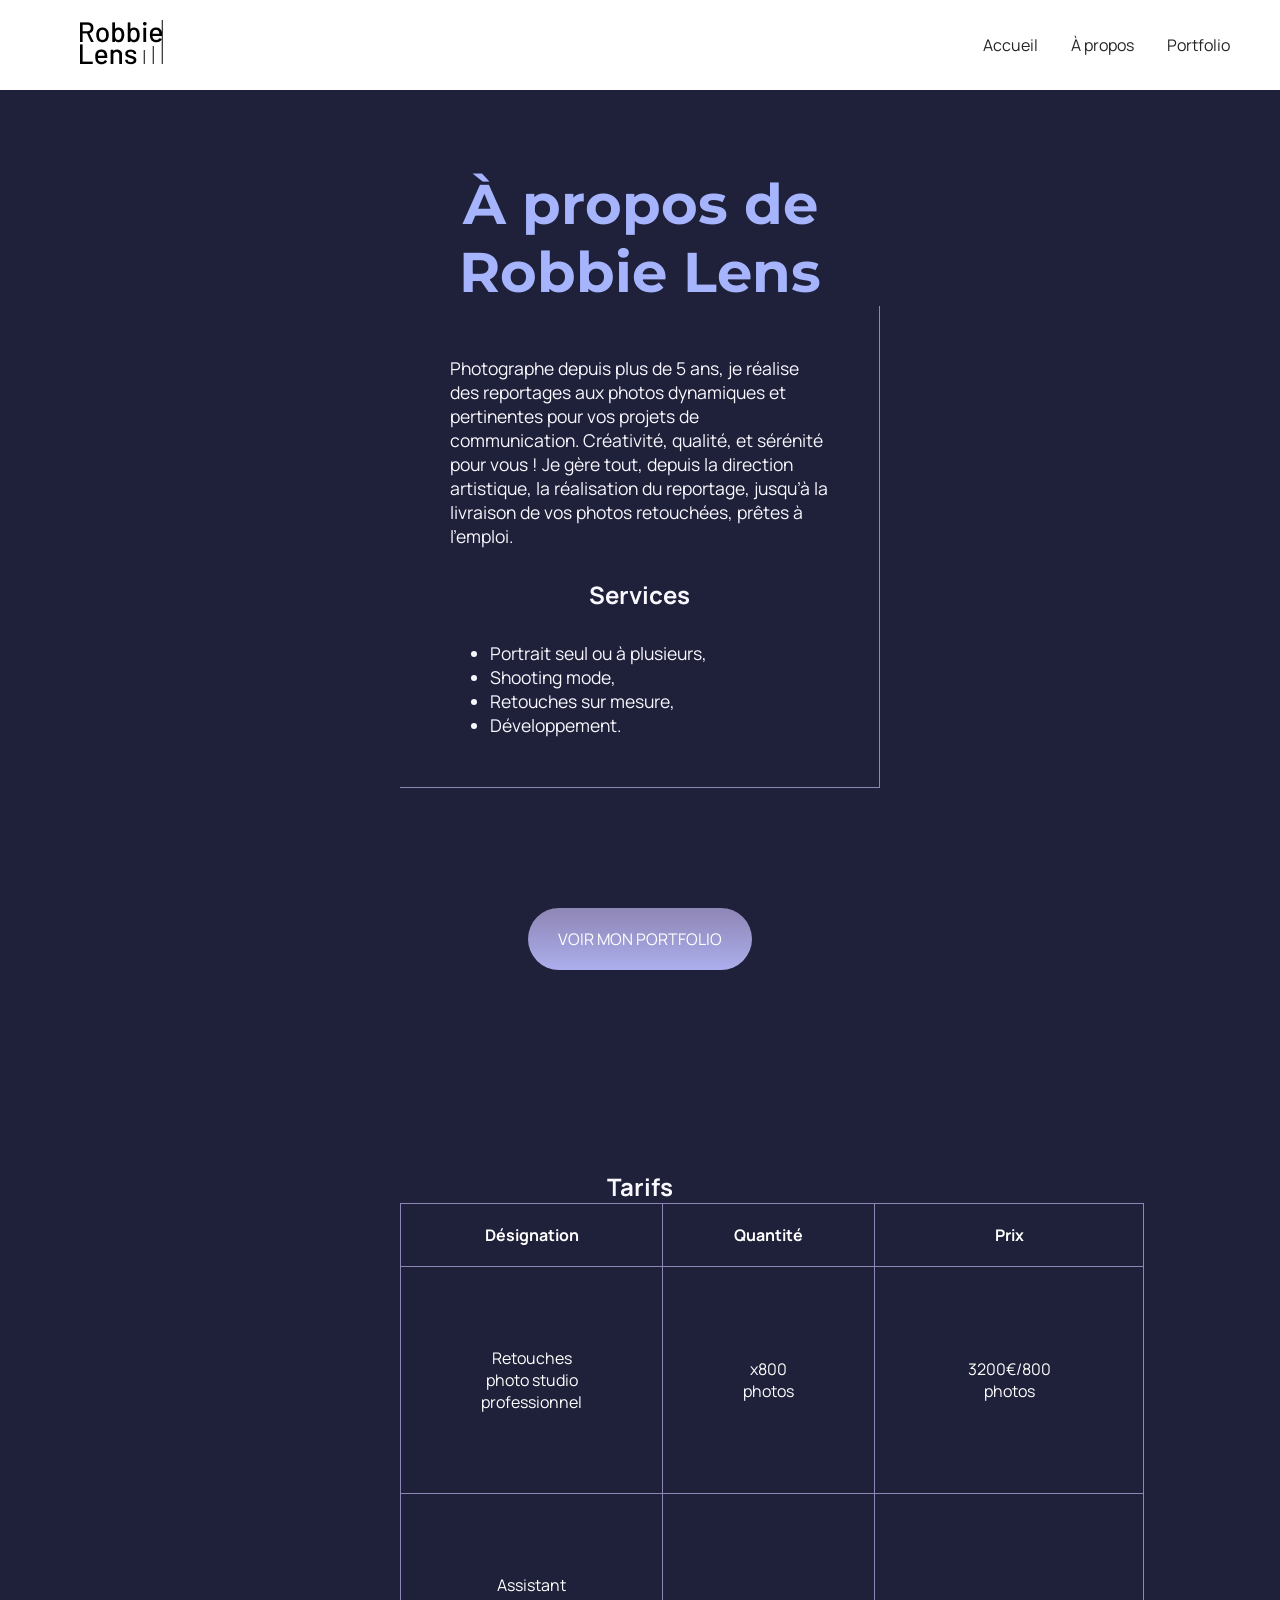
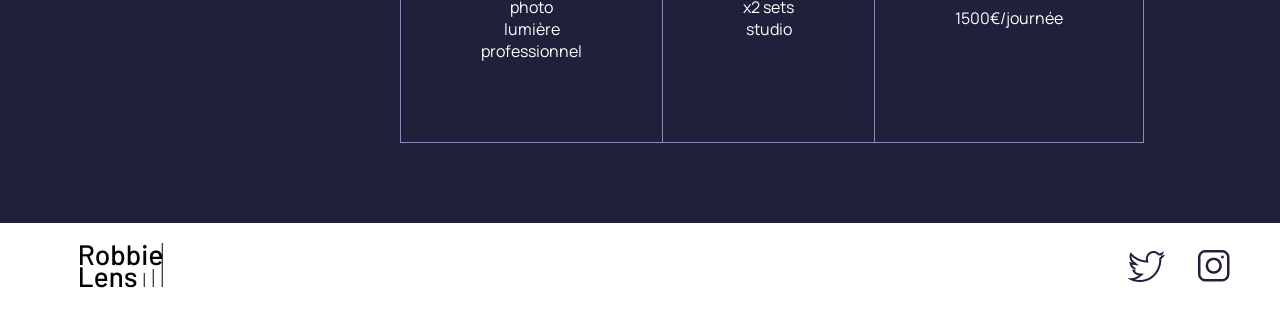
==== commit 83c143fa: "finalisation du site" ====
--- a/a-propos.html
+++ b/a-propos.html
@@ -44,7 +44,7 @@
                  <a href="portfolio.html" class="cta">VOIR MON PORTFOLIO</a>
                 </div>
             </section>
-            <section>
+            <section class="section-tarifs">
                 <h2>Tarifs</h2>
             <table>
                 <thead>
--- a/style/style.css
+++ b/style/style.css
@@ -92,4 +92,34 @@
 nav a {
   margin-left: 30px;
    /* Décalage à gauche pour espacer les liens */
+}
+@media screen and (max-width: 996px) {
+header nav{
+  display: flex;
+  flex-direction: column;
+  align-items: center;
+  justify-content: center;
+ }
+  h1 {
+      font-size: 2em;
+}
+section {
+  padding: 50px 20px 50px 20px;
+}
+.accueil-introduction, .accueil-photos,
+ .section-contact, .portfolio-section-photos {
+      flex-direction: column;
+      align-items: center;
+}
+nav a {
+  margin-left: 10px;
+  margin-right: 10px;
+}
+header,
+  footer {
+    padding: 20px 20px;
+  }
+  header nav img {
+    margin-bottom: 20px;
+  }
 }
--- a/style/a-propos.css
+++ b/style/a-propos.css
@@ -40,4 +40,12 @@
   th {
     border: 1px solid #8e86b5;
     padding: 20px;
+  }
+  h1, h2 {
+  text-align: center;
+}
+  @media screen and (max-width: 996px) {
+   .section-tarifs {
+    display: none;
+   }
   }
